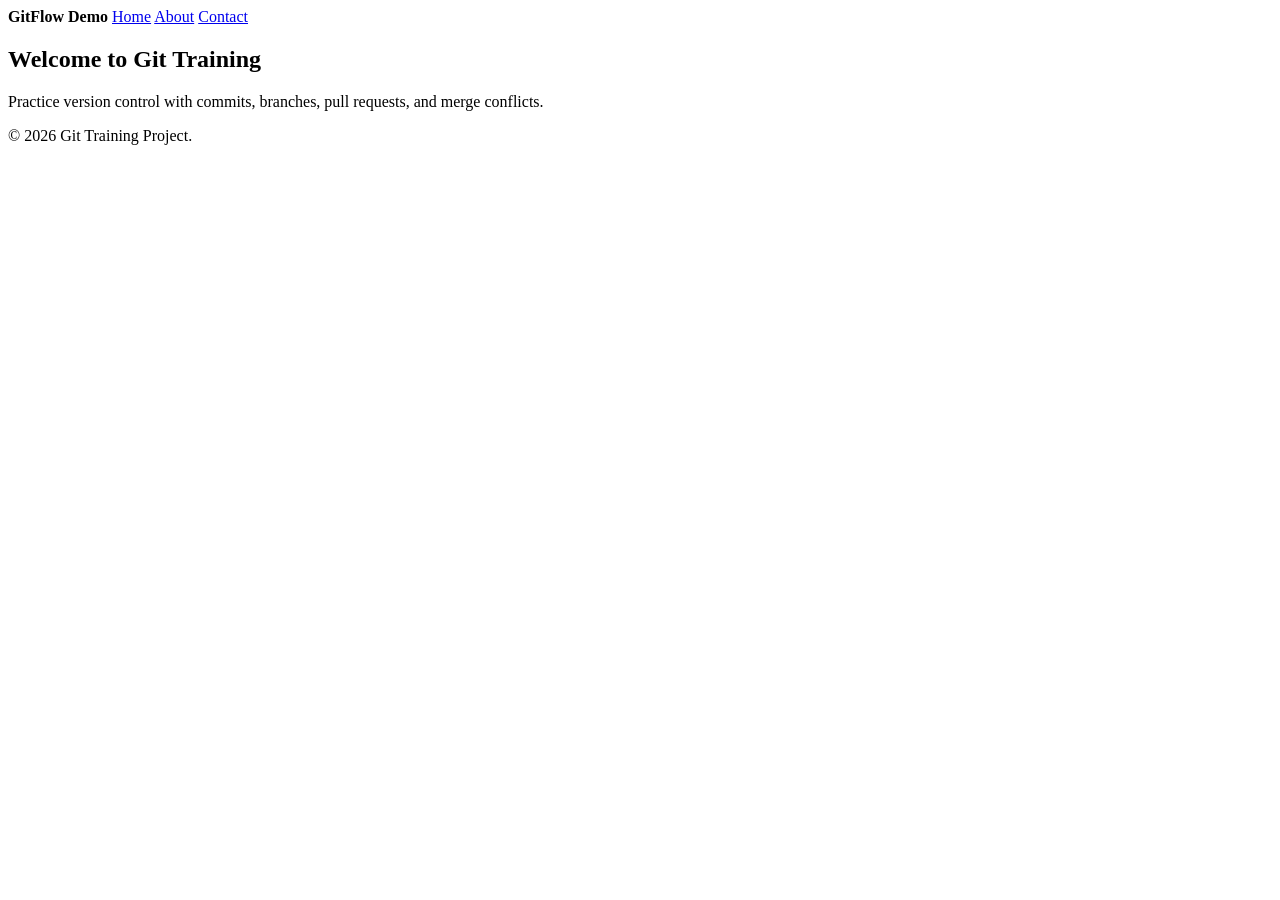
==== index.html @ d69d7952 "feat: initial homepage structure" ====
<!DOCTYPE html>
<html lang="en">
<head>
    <meta charset="UTF-8">
    <meta name="viewport" content="width=device-width, initial-scale=1.0">
    <meta name="description" content="Git Training Project - a hands-on Git workflow assignment.">
    <title>Git Training | Home</title>
</head>
<body>
    <header>
        <nav>
            <strong>GitFlow Demo</strong>
            <a href="index.html">Home</a>
            <a href="about.html">About</a>
            <a href="contact.html">Contact</a>
        </nav>
    </header>

    <main>
        <section>
            <h1>Welcome to Git Training</h1>
            <p>Practice version control with commits, branches, pull requests, and merge conflicts.</p>
        </section>
    </main>

    <footer>
        <p>&copy; 2026 Git Training Project.</p>
    </footer>
</body>
</html>
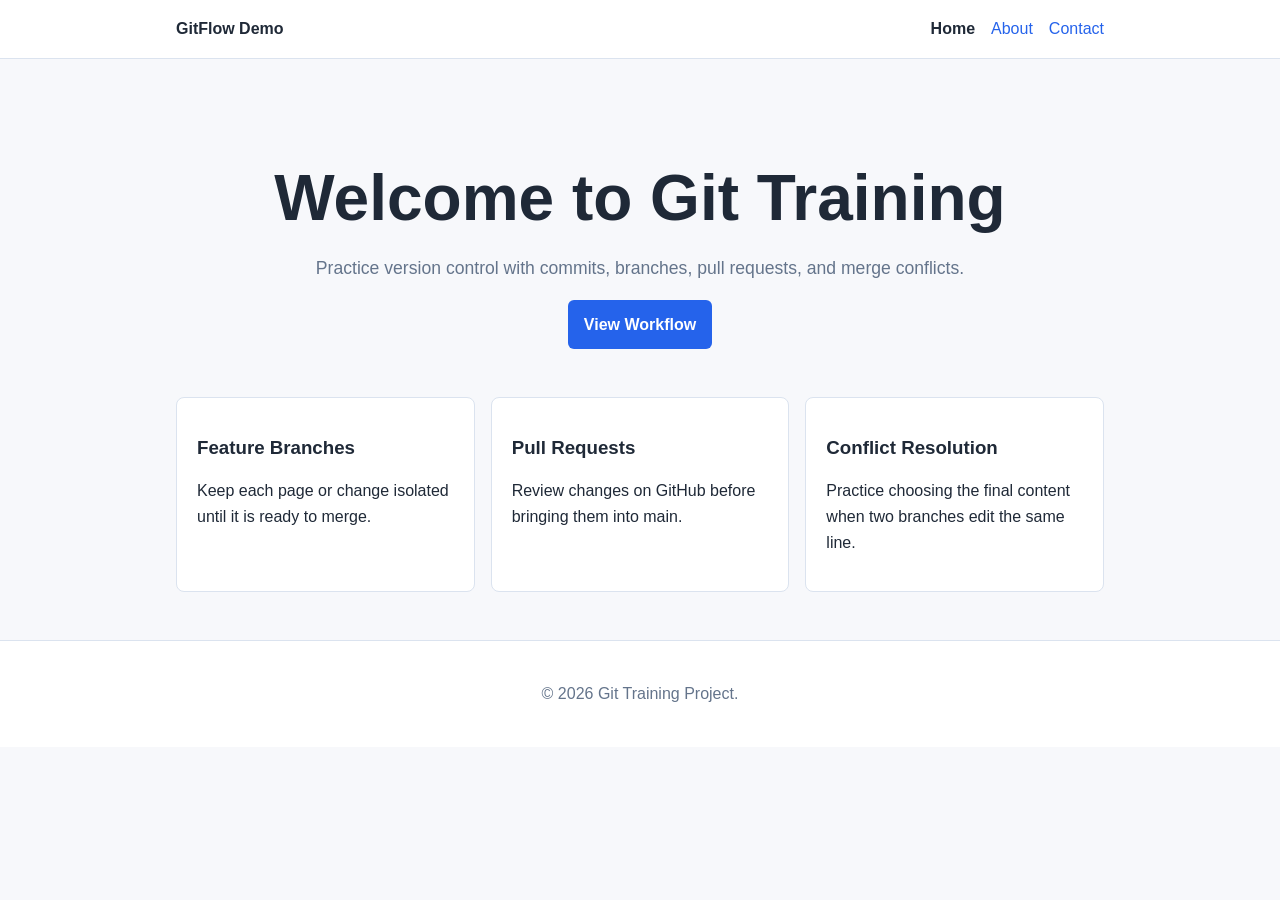
==== commit d3b867ab: "feat: add styling to homepage" ====
--- a/index.html
+++ b/index.html
@@ -5,25 +5,44 @@
     <meta name="viewport" content="width=device-width, initial-scale=1.0">
     <meta name="description" content="Git Training Project - a hands-on Git workflow assignment.">
     <title>Git Training | Home</title>
+    <link rel="stylesheet" href="style.css">
 </head>
 <body>
-    <header>
-        <nav>
-            <strong>GitFlow Demo</strong>
-            <a href="index.html">Home</a>
-            <a href="about.html">About</a>
-            <a href="contact.html">Contact</a>
+    <header class="site-header">
+        <nav class="navbar">
+            <div class="logo">GitFlow Demo</div>
+            <ul class="nav-links">
+                <li><a href="index.html" class="active">Home</a></li>
+                <li><a href="about.html">About</a></li>
+                <li><a href="contact.html">Contact</a></li>
+            </ul>
         </nav>
     </header>
 
     <main>
-        <section>
+        <section class="hero">
             <h1>Welcome to Git Training</h1>
-            <p>Practice version control with commits, branches, pull requests, and merge conflicts.</p>
+            <p class="hero-sub">Practice version control with commits, branches, pull requests, and merge conflicts.</p>
+            <a class="btn-primary" href="about.html">View Workflow</a>
+        </section>
+
+        <section class="features">
+            <article class="card">
+                <h3>Feature Branches</h3>
+                <p>Keep each page or change isolated until it is ready to merge.</p>
+            </article>
+            <article class="card">
+                <h3>Pull Requests</h3>
+                <p>Review changes on GitHub before bringing them into main.</p>
+            </article>
+            <article class="card">
+                <h3>Conflict Resolution</h3>
+                <p>Practice choosing the final content when two branches edit the same line.</p>
+            </article>
         </section>
     </main>
 
-    <footer>
+    <footer class="site-footer">
         <p>&copy; 2026 Git Training Project.</p>
     </footer>
 </body>
--- a/style.css
+++ b/style.css
@@ -0,0 +1,165 @@
+:root {
+    color-scheme: light;
+    --background: #f7f8fb;
+    --surface: #ffffff;
+    --text: #1f2937;
+    --muted: #64748b;
+    --primary: #2563eb;
+    --accent: #16a34a;
+    --border: #dbe3ef;
+}
+
+* {
+    box-sizing: border-box;
+}
+
+body {
+    margin: 0;
+    min-height: 100vh;
+    font-family: Arial, Helvetica, sans-serif;
+    background: var(--background);
+    color: var(--text);
+    line-height: 1.6;
+}
+
+a {
+    color: var(--primary);
+    text-decoration: none;
+}
+
+a:hover {
+    text-decoration: underline;
+}
+
+.site-header {
+    background: var(--surface);
+    border-bottom: 1px solid var(--border);
+}
+
+.navbar {
+    max-width: 960px;
+    margin: 0 auto;
+    padding: 1rem;
+    display: flex;
+    align-items: center;
+    justify-content: space-between;
+    gap: 1rem;
+}
+
+.logo {
+    font-weight: 700;
+}
+
+.nav-links {
+    list-style: none;
+    display: flex;
+    gap: 1rem;
+    margin: 0;
+    padding: 0;
+}
+
+.nav-links a.active {
+    color: var(--text);
+    font-weight: 700;
+}
+
+.hero,
+.page-hero,
+.content-section {
+    max-width: 960px;
+    margin: 0 auto;
+    padding: 3rem 1rem;
+}
+
+.hero {
+    text-align: center;
+}
+
+h1,
+h2,
+h3 {
+    line-height: 1.2;
+}
+
+.hero h1,
+.page-hero h1 {
+    font-size: clamp(2rem, 6vw, 4rem);
+    margin-bottom: 1rem;
+}
+
+.hero-sub,
+.page-hero p {
+    color: var(--muted);
+    font-size: 1.1rem;
+}
+
+.btn-primary,
+.btn-submit {
+    display: inline-block;
+    border: 0;
+    border-radius: 6px;
+    background: var(--primary);
+    color: #ffffff;
+    cursor: pointer;
+    font-weight: 700;
+    padding: 0.75rem 1rem;
+}
+
+.btn-primary:hover,
+.btn-submit:hover {
+    text-decoration: none;
+    filter: brightness(0.95);
+}
+
+.features {
+    max-width: 960px;
+    margin: 0 auto 3rem;
+    padding: 0 1rem;
+    display: grid;
+    grid-template-columns: repeat(auto-fit, minmax(220px, 1fr));
+    gap: 1rem;
+}
+
+.card {
+    background: var(--surface);
+    border: 1px solid var(--border);
+    border-radius: 8px;
+    padding: 1.25rem;
+}
+
+.content-section {
+    padding-top: 1rem;
+}
+
+.content-section ul {
+    padding-left: 1.25rem;
+}
+
+.contact-form {
+    display: grid;
+    gap: 1rem;
+    max-width: 640px;
+}
+
+.form-group {
+    display: grid;
+    gap: 0.35rem;
+}
+
+input,
+textarea {
+    width: 100%;
+    border: 1px solid var(--border);
+    border-radius: 6px;
+    font: inherit;
+    padding: 0.75rem;
+}
+
+.site-footer {
+    margin-top: 2rem;
+    padding: 1.5rem;
+    text-align: center;
+    color: var(--muted);
+    border-top: 1px solid var(--border);
+    background: var(--surface);
+}
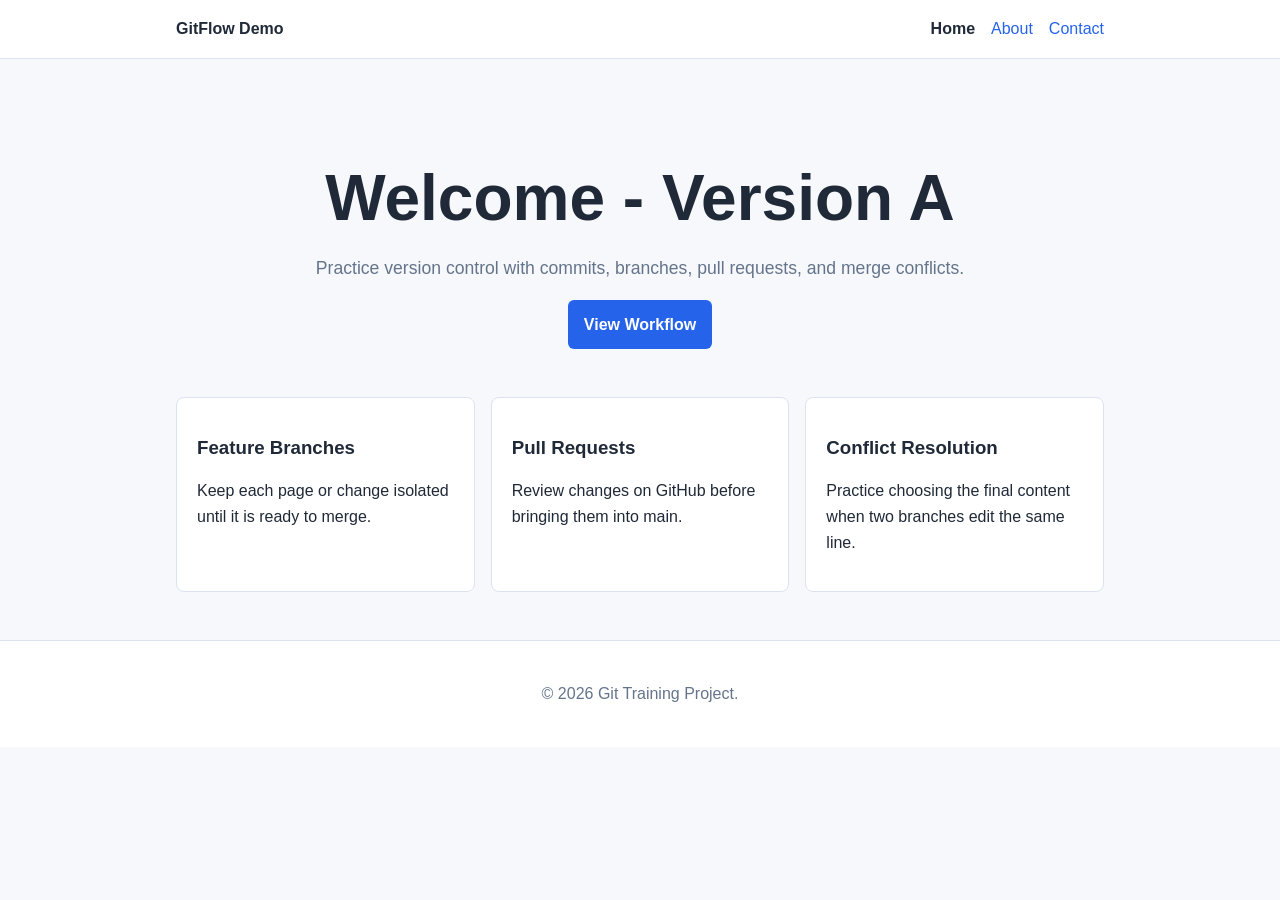
==== commit 78a60c0c: "feat: update header version a" ====
--- a/index.html
+++ b/index.html
@@ -21,7 +21,7 @@
 
     <main>
         <section class="hero">
-            <h1>Welcome to Git Training</h1>
+            <h1>Welcome - Version A</h1>
             <p class="hero-sub">Practice version control with commits, branches, pull requests, and merge conflicts.</p>
             <a class="btn-primary" href="about.html">View Workflow</a>
         </section>
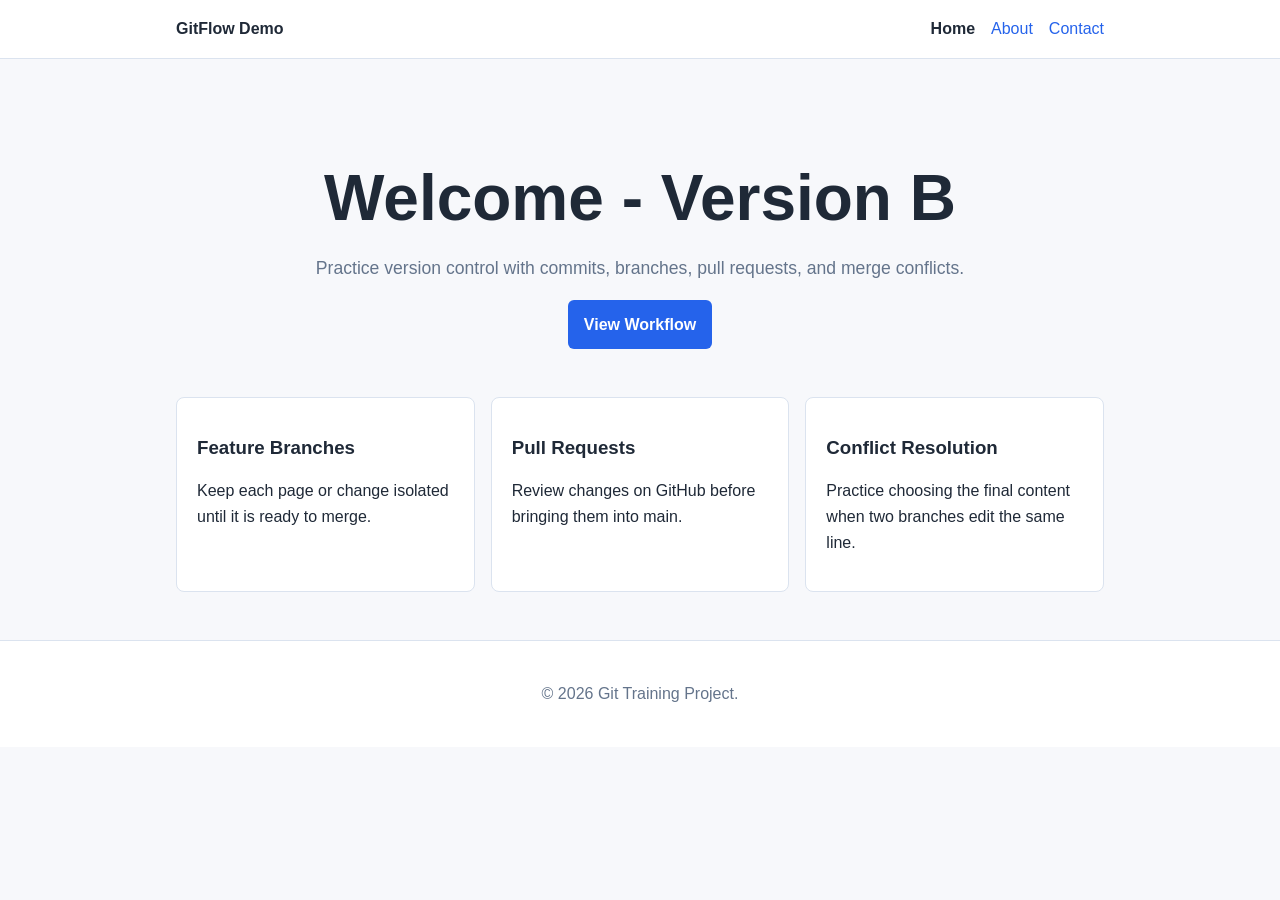
==== commit 7152dadc: "feat: update header version b" ====
--- a/index.html
+++ b/index.html
@@ -21,7 +21,7 @@
 
     <main>
         <section class="hero">
-            <h1>Welcome - Version A</h1>
+            <h1>Welcome - Version B</h1>
             <p class="hero-sub">Practice version control with commits, branches, pull requests, and merge conflicts.</p>
             <a class="btn-primary" href="about.html">View Workflow</a>
         </section>
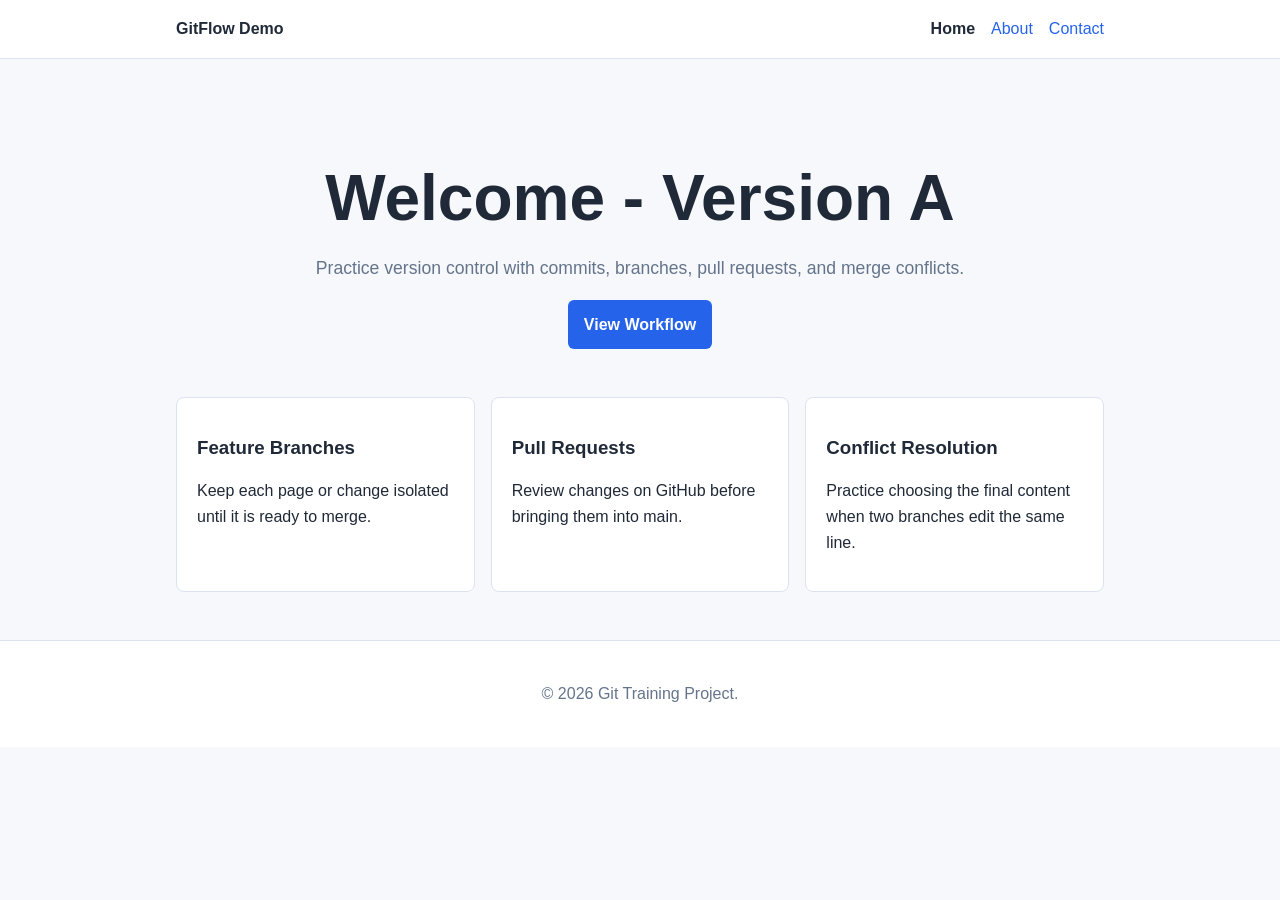
==== commit f7887fc8: "Merge branch 'feature/header-v1'" ====
--- a/index.html
+++ b/index.html
@@ -21,7 +21,7 @@
 
     <main>
         <section class="hero">
-            <h1>Welcome - Version B</h1>
+            <h1>Welcome - Version A</h1>
             <p class="hero-sub">Practice version control with commits, branches, pull requests, and merge conflicts.</p>
             <a class="btn-primary" href="about.html">View Workflow</a>
         </section>
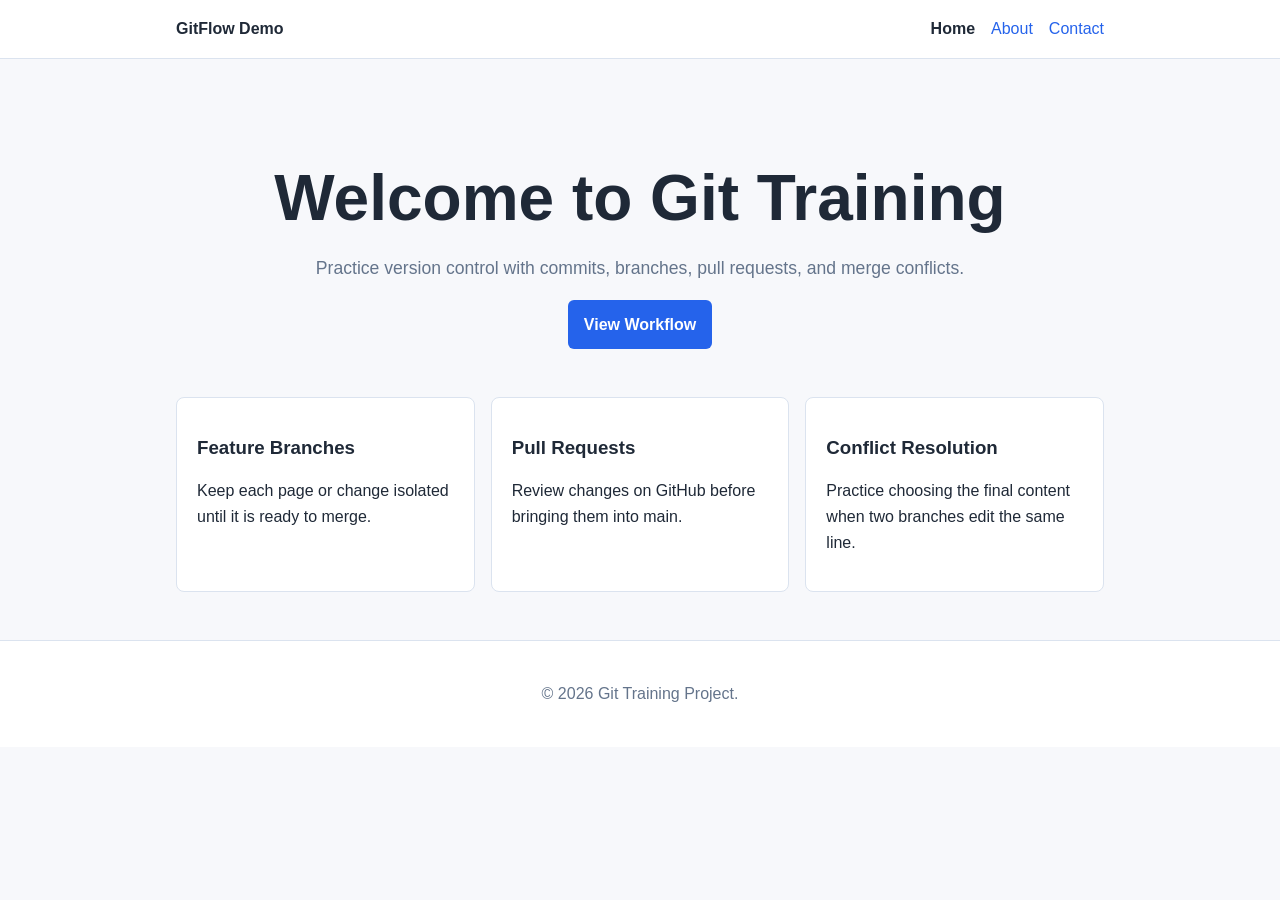
==== commit 4ad92da2: "fix: resolve header merge conflict" ====
--- a/index.html
+++ b/index.html
@@ -21,7 +21,7 @@
 
     <main>
         <section class="hero">
-            <h1>Welcome - Version A</h1>
+            <h1>Welcome to Git Training</h1>
             <p class="hero-sub">Practice version control with commits, branches, pull requests, and merge conflicts.</p>
             <a class="btn-primary" href="about.html">View Workflow</a>
         </section>
